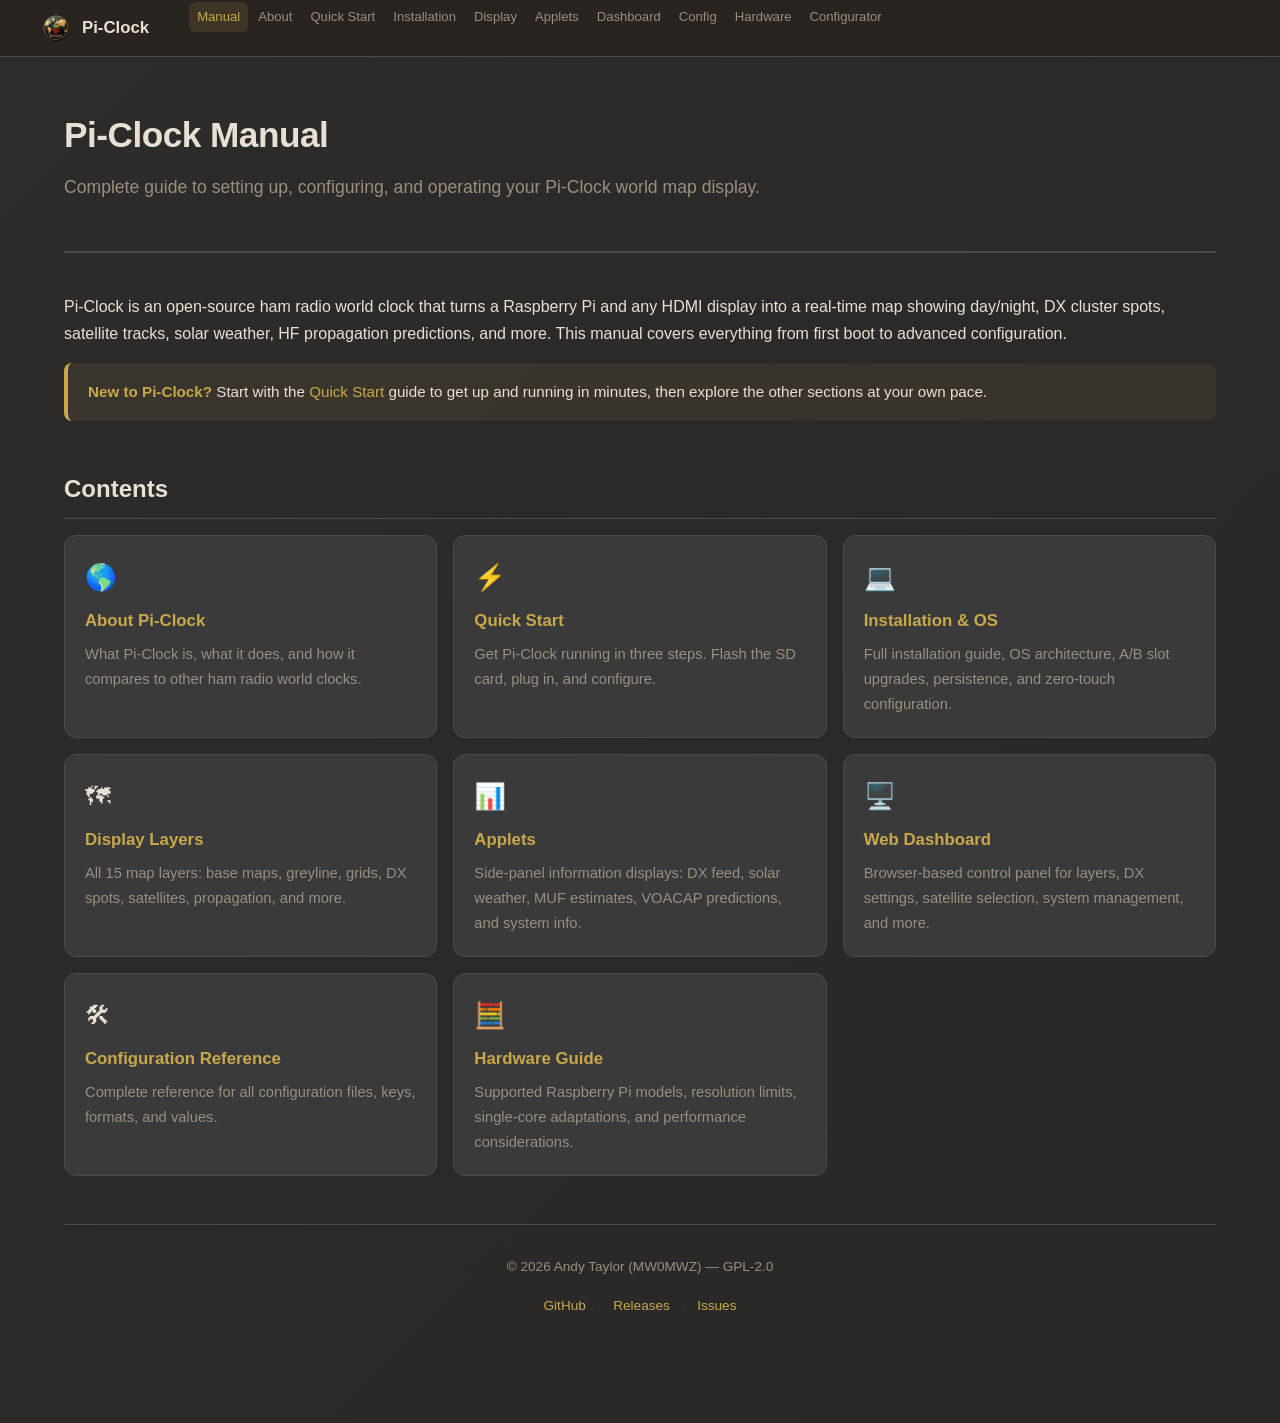
==== manual/index.html @ e1d17243 "Pi-Clock gh-pages" ====
<!DOCTYPE html>
<html lang="en">
<head>
    <meta charset="UTF-8">
    <meta name="viewport" content="width=device-width, initial-scale=1.0">
    <title>Pi-Clock Manual</title>
    <link rel="stylesheet" href="manual.css">
</head>
<body>

<!-- Navigation -->
<nav class="topnav">
    <div class="topnav-inner">
        <a href="../index.html" class="topnav-brand">
            <img src="../logo.png" alt="Pi-Clock">
            Pi-Clock
        </a>
        <ul class="topnav-links">
            <li><a href="index.html" class="active">Manual</a></li>
            <li><a href="about.html">About</a></li>
            <li><a href="quick-start.html">Quick Start</a></li>
            <li><a href="installation.html">Installation</a></li>
            <li><a href="display.html">Display</a></li>
            <li><a href="applets.html">Applets</a></li>
            <li><a href="dashboard.html">Dashboard</a></li>
            <li><a href="configuration.html">Config</a></li>
            <li><a href="hardware.html">Hardware</a></li>
            <li><a href="../config-generator.html">Configurator</a></li>
        </ul>
        <button class="nav-toggle" onclick="document.querySelector('.topnav-links').classList.toggle('open')">&#9776;</button>
    </div>
</nav>

<div class="container">

    <!-- Page header -->
    <div class="page-header">
        <h1>Pi-Clock Manual</h1>
        <p class="subtitle">Complete guide to setting up, configuring, and operating your Pi-Clock world map display.</p>
    </div>

    <!-- Intro -->
    <p>Pi-Clock is an open-source ham radio world clock that turns a Raspberry Pi and any HDMI display into a real-time map showing day/night, DX cluster spots, satellite tracks, solar weather, HF propagation predictions, and more. This manual covers everything from first boot to advanced configuration.</p>

    <div class="callout callout-info">
        <p><strong>New to Pi-Clock?</strong> Start with the <a href="quick-start.html">Quick Start</a> guide to get up and running in minutes, then explore the other sections at your own pace.</p>
    </div>

    <!-- Chapter grid -->
    <h2>Contents</h2>

    <div class="grid">
        <a href="about.html" class="grid-card">
            <div class="icon">&#127758;</div>
            <h3>About Pi-Clock</h3>
            <p>What Pi-Clock is, what it does, and how it compares to other ham radio world clocks.</p>
        </a>

        <a href="quick-start.html" class="grid-card">
            <div class="icon">&#9889;</div>
            <h3>Quick Start</h3>
            <p>Get Pi-Clock running in three steps. Flash the SD card, plug in, and configure.</p>
        </a>

        <a href="installation.html" class="grid-card">
            <div class="icon">&#128187;</div>
            <h3>Installation &amp; OS</h3>
            <p>Full installation guide, OS architecture, A/B slot upgrades, persistence, and zero-touch configuration.</p>
        </a>

        <a href="display.html" class="grid-card">
            <div class="icon">&#128506;</div>
            <h3>Display Layers</h3>
            <p>All 15 map layers: base maps, greyline, grids, DX spots, satellites, propagation, and more.</p>
        </a>

        <a href="applets.html" class="grid-card">
            <div class="icon">&#128202;</div>
            <h3>Applets</h3>
            <p>Side-panel information displays: DX feed, solar weather, MUF estimates, VOACAP predictions, and system info.</p>
        </a>

        <a href="dashboard.html" class="grid-card">
            <div class="icon">&#128421;&#65039;</div>
            <h3>Web Dashboard</h3>
            <p>Browser-based control panel for layers, DX settings, satellite selection, system management, and more.</p>
        </a>

        <a href="configuration.html" class="grid-card">
            <div class="icon">&#128736;</div>
            <h3>Configuration Reference</h3>
            <p>Complete reference for all configuration files, keys, formats, and values.</p>
        </a>

        <a href="hardware.html" class="grid-card">
            <div class="icon">&#129518;</div>
            <h3>Hardware Guide</h3>
            <p>Supported Raspberry Pi models, resolution limits, single-core adaptations, and performance considerations.</p>
        </a>
    </div>

    <!-- Footer -->
    <footer class="manual-footer">
        <p>&copy; 2026 Andy Taylor (MW0MWZ) &mdash; GPL-2.0</p>
        <p style="margin-top: 6px;">
            <a href="https://github.com/MW0MWZ/Pi-Clock">GitHub</a>
            <span class="footer-sep">&middot;</span>
            <a href="https://github.com/MW0MWZ/Pi-Clock/releases/latest">Releases</a>
            <span class="footer-sep">&middot;</span>
            <a href="https://github.com/MW0MWZ/Pi-Clock/issues">Issues</a>
        </p>
    </footer>

</div>
</body>
</html>
---- manual/manual.css ----
/* ── Pi-Clock Manual — shared stylesheet ────────────────────────────
 * Matches the main gh-pages landing page colour scheme and typography.
 * Every manual page includes this file.
 * ───────────────────────────────────────────────────────────────────── */

/* ── Reset & variables ───────────────────────────────────────────── */
* { margin: 0; padding: 0; box-sizing: border-box; }

:root {
    --pic-gold:         #c9a84c;
    --pic-gold-light:   #dbb85c;
    --pic-accent:       #c9a84c;
    --pic-green:        #5a9e4a;
    --pic-red:          #cc2936;
    --text-light:       #e8e0d4;
    --text-muted:       #9a8e80;
    --bg-dark:          #2e2c2a;
    --bg-card:          #3a3a3a;
    --border-color:     #504a46;
    --code-bg:          #333030;
    --renderer-color:   #c9a84c;
    --dashboard-color:  #5a9e4a;
    --maps-color:       #cc2936;
    --warning-bg:       rgba(201,168,76,0.10);
    --warning-border:   rgba(201,168,76,0.30);
    --info-bg:          rgba(201,168,76,0.08);
    --info-border:      rgba(201,168,76,0.25);
    --success-bg:       rgba(90,158,74,0.10);
    --success-border:   rgba(90,158,74,0.30);
}

/* ── Body ────────────────────────────────────────────────────────── */
body {
    font-family: -apple-system, BlinkMacSystemFont, 'Segoe UI', Roboto,
                 'Helvetica Neue', Arial, sans-serif;
    background: linear-gradient(135deg, var(--bg-dark) 0%, #2a2826 100%);
    color: var(--text-light);
    min-height: 100vh;
    line-height: 1.7;
    font-size: 16px;
}

/* ── Layout ──────────────────────────────────────────────────────── */
.container {
    max-width: 1200px;
    margin: 0 auto;
    padding: 0 24px 60px;
}

/* ── Top navigation bar ──────────────────────────────────────────── */
.topnav {
    background: #2a2420;
    border-bottom: 1px solid var(--border-color);
    padding: 0 24px;
    position: sticky;
    top: 0;
    z-index: 100;
}

.topnav-inner {
    max-width: 1200px;
    margin: 0 auto;
    display: flex;
    align-items: center;
    gap: 16px;
    height: 56px;
}

.topnav-brand {
    display: flex;
    align-items: center;
    gap: 10px;
    text-decoration: none;
    color: var(--text-light);
    font-weight: 700;
    font-size: 1.05em;
    flex-shrink: 0;
}

.topnav-brand img {
    width: 32px;
    height: 32px;
    border-radius: 50%;
}

.topnav-brand span {
    color: var(--pic-accent);
}

.topnav-links {
    display: flex;
    gap: 2px;
    list-style: none;
    flex-wrap: wrap;
}

.topnav-links a {
    display: block;
    padding: 4px 8px;
    border-radius: 6px;
    color: var(--text-muted);
    text-decoration: none;
    font-size: 0.82em;
    font-weight: 500;
    transition: color 0.15s, background 0.15s;
    white-space: nowrap;
}

.topnav-links a:hover {
    color: var(--text-light);
    background: rgba(255,255,255,0.06);
}

.topnav-links a.active {
    color: var(--pic-accent);
    background: rgba(201,168,76,0.12);
}

/* ── Page header ─────────────────────────────────────────────────── */
.page-header {
    padding: 48px 0 32px;
    border-bottom: 2px solid var(--border-color);
    margin-bottom: 40px;
}

.page-header h1 {
    font-size: 2.2em;
    font-weight: 700;
    letter-spacing: -0.5px;
    margin-bottom: 8px;
}

.page-header .subtitle {
    color: var(--text-muted);
    font-size: 1.1em;
}

/* ── Section headings ────────────────────────────────────────────── */
h2 {
    font-size: 1.5em;
    font-weight: 600;
    margin: 48px 0 16px;
    padding-bottom: 8px;
    border-bottom: 1px solid var(--border-color);
}

h3 {
    font-size: 1.2em;
    font-weight: 600;
    margin: 32px 0 12px;
    color: var(--pic-accent);
}

h4 {
    font-size: 1.05em;
    font-weight: 600;
    margin: 20px 0 8px;
}

/* ── Prose ────────────────────────────────────────────────────────── */
p { margin: 0 0 16px; }

a {
    color: var(--pic-accent);
    text-decoration: none;
}

a:hover { text-decoration: underline; }

ul, ol {
    margin: 0 0 16px 24px;
}

li { margin-bottom: 6px; }

strong { color: #fff; }

/* ── Cards ───────────────────────────────────────────────────────── */
.card {
    background: var(--bg-card);
    border: 1px solid var(--border-color);
    border-radius: 12px;
    padding: 24px;
    margin-bottom: 20px;
}

.card h3 {
    margin-top: 0;
}

/* ── Feature grid (for index page) ───────────────────────────────── */
.grid {
    display: grid;
    grid-template-columns: repeat(auto-fit, minmax(280px, 1fr));
    gap: 16px;
    margin-bottom: 32px;
}

.grid-card {
    background: var(--bg-card);
    border: 1px solid var(--border-color);
    border-radius: 12px;
    padding: 20px;
    transition: transform 0.2s, box-shadow 0.2s;
    text-decoration: none;
    color: var(--text-light);
    display: block;
}

.grid-card:hover {
    transform: translateY(-3px);
    box-shadow: 0 12px 24px rgba(0,0,0,0.3);
    text-decoration: none;
}

.grid-card .icon {
    font-size: 1.6em;
    margin-bottom: 8px;
}

.grid-card h3 {
    margin: 0 0 6px;
    font-size: 1.05em;
}

.grid-card p {
    color: var(--text-muted);
    font-size: 0.92em;
    margin: 0;
}

/* ── Code blocks ─────────────────────────────────────────────────── */
code {
    background: rgba(255,255,255,0.06);
    padding: 2px 6px;
    border-radius: 4px;
    font-family: 'SF Mono', 'Fira Code', 'Cascadia Code', monospace;
    font-size: 0.9em;
}

pre {
    background: var(--code-bg);
    border: 1px solid rgba(255,255,255,0.06);
    border-radius: 8px;
    padding: 16px 20px;
    overflow-x: auto;
    margin: 0 0 20px;
    line-height: 1.6;
}

pre code {
    background: none;
    padding: 0;
    font-size: 0.88em;
}

.comment { color: #6c7a89; }

/* ── Tables ──────────────────────────────────────────────────────── */
table {
    width: 100%;
    border-collapse: collapse;
    margin: 0 0 24px;
    font-size: 0.92em;
}

th, td {
    text-align: left;
    padding: 10px 14px;
    border-bottom: 1px solid var(--border-color);
}

th {
    color: var(--pic-accent);
    font-weight: 600;
    font-size: 0.85em;
    text-transform: uppercase;
    letter-spacing: 0.5px;
}

tr:hover td {
    background: rgba(255,255,255,0.02);
}

/* ── Callout boxes ───────────────────────────────────────────────── */
.callout {
    border-radius: 8px;
    padding: 16px 20px;
    margin: 0 0 20px;
    font-size: 0.95em;
    border-left: 4px solid;
}

.callout-warning {
    background: var(--warning-bg);
    border-left-color: var(--pic-gold);
}

.callout-warning strong { color: var(--pic-gold); }

.callout-info {
    background: var(--info-bg);
    border-left-color: var(--pic-accent);
}

.callout-info strong { color: var(--pic-accent); }

.callout-success {
    background: var(--success-bg);
    border-left-color: #48bb78;
}

.callout-success strong { color: #48bb78; }

.callout p:last-child { margin-bottom: 0; }

/* ── Badges ──────────────────────────────────────────────────────── */
.badge {
    display: inline-block;
    padding: 3px 10px;
    font-size: 0.8em;
    font-weight: 600;
    border-radius: 16px;
    background: rgba(201,168,76,0.12);
    color: var(--pic-accent);
    border: 1px solid rgba(201,168,76,0.25);
    vertical-align: middle;
}

.badge.gold {
    background: rgba(201,168,76,0.18);
    color: var(--pic-gold-light);
    border-color: rgba(201,168,76,0.3);
}

.badge.green {
    background: rgba(90,158,74,0.12);
    color: var(--pic-green);
    border-color: rgba(90,158,74,0.25);
}

.badge.orange {
    background: rgba(204,41,54,0.12);
    color: var(--maps-color);
    border-color: rgba(204,41,54,0.25);
}

/* ── Steps (numbered instructions) ───────────────────────────────── */
.steps {
    display: flex;
    flex-direction: column;
    gap: 20px;
    margin: 16px 0 24px;
}

.step {
    display: flex;
    gap: 16px;
    align-items: flex-start;
}

.step-num {
    flex-shrink: 0;
    width: 34px;
    height: 34px;
    border-radius: 50%;
    background: var(--pic-accent);
    color: #1a1a1a;
    display: flex;
    align-items: center;
    justify-content: center;
    font-weight: 700;
    font-size: 0.9em;
}

.step-content { flex: 1; }
.step-content h4 { margin-top: 0; }
.step-content p { font-size: 0.95em; color: var(--text-muted); }

/* ── Layer / feature cards ───────────────────────────────────────── */
.feature-block {
    background: var(--bg-card);
    border: 1px solid var(--border-color);
    border-radius: 12px;
    padding: 24px;
    margin-bottom: 24px;
}

.feature-block h3 {
    margin-top: 0;
    display: flex;
    align-items: center;
    gap: 10px;
}

.feature-meta {
    display: flex;
    flex-wrap: wrap;
    gap: 8px;
    margin-bottom: 12px;
    font-size: 0.85em;
}

.feature-meta .tag {
    padding: 3px 10px;
    border-radius: 4px;
    background: rgba(255,255,255,0.05);
    color: var(--text-muted);
    border: 1px solid rgba(255,255,255,0.08);
}

/* ── Partition / diagram boxes ───────────────────────────────────── */
.diagram {
    background: var(--code-bg);
    border: 1px solid rgba(255,255,255,0.06);
    border-radius: 8px;
    padding: 20px 24px;
    margin: 0 0 24px;
    font-family: 'SF Mono', 'Fira Code', 'Cascadia Code', monospace;
    font-size: 0.85em;
    line-height: 1.7;
    overflow-x: auto;
    white-space: pre;
}

/* ── Prev / Next navigation ──────────────────────────────────────── */
.page-nav {
    display: flex;
    justify-content: space-between;
    gap: 16px;
    margin-top: 48px;
    padding-top: 24px;
    border-top: 1px solid var(--border-color);
}

.page-nav a {
    display: flex;
    flex-direction: column;
    gap: 4px;
    padding: 14px 20px;
    border-radius: 10px;
    background: var(--bg-card);
    border: 1px solid var(--border-color);
    text-decoration: none;
    transition: border-color 0.2s, transform 0.2s;
    max-width: 45%;
}

.page-nav a:hover {
    border-color: var(--pic-accent);
    transform: translateY(-2px);
    text-decoration: none;
}

.page-nav .label {
    font-size: 0.8em;
    color: var(--text-muted);
    text-transform: uppercase;
    letter-spacing: 0.5px;
}

.page-nav .title {
    font-weight: 600;
    color: var(--pic-accent);
}

.page-nav .next { margin-left: auto; text-align: right; }

/* ── Footer ──────────────────────────────────────────────────────── */
.manual-footer {
    text-align: center;
    padding: 30px 20px;
    color: var(--text-muted);
    font-size: 0.85em;
    border-top: 1px solid var(--border-color);
    margin-top: 48px;
}

.manual-footer a {
    color: var(--pic-accent);
    text-decoration: none;
}

.manual-footer a:hover { text-decoration: underline; }

.footer-sep {
    margin: 0 8px;
    opacity: 0.3;
}

/* ── Responsive ──────────────────────────────────────────────────── */
@media (max-width: 768px) {
    .page-header h1 { font-size: 1.7em; }
    .grid { grid-template-columns: 1fr; }
    .page-nav { flex-direction: column; }
    .page-nav a { max-width: 100%; }
    table { font-size: 0.82em; }
    th, td { padding: 8px 10px; }
    pre { font-size: 0.82em; padding: 12px 14px; }
}

/* ── Mobile nav toggle (hamburger) ───────────────────────────────── */
.nav-toggle {
    display: none;
    background: none;
    border: none;
    color: var(--text-light);
    font-size: 1.4em;
    cursor: pointer;
    padding: 4px 8px;
    margin-left: auto;
}

@media (max-width: 640px) {
    .topnav-links { display: none; }
    .nav-toggle { display: block; }
    .container { padding: 0 16px 40px; }
    .topnav-links.open {
        display: flex;
        flex-direction: column;
        position: absolute;
        top: 56px;
        left: 0;
        right: 0;
        background: #2a2420;
        padding: 8px;
        border-bottom: 1px solid var(--border-color);
        z-index: 99;
    }
}
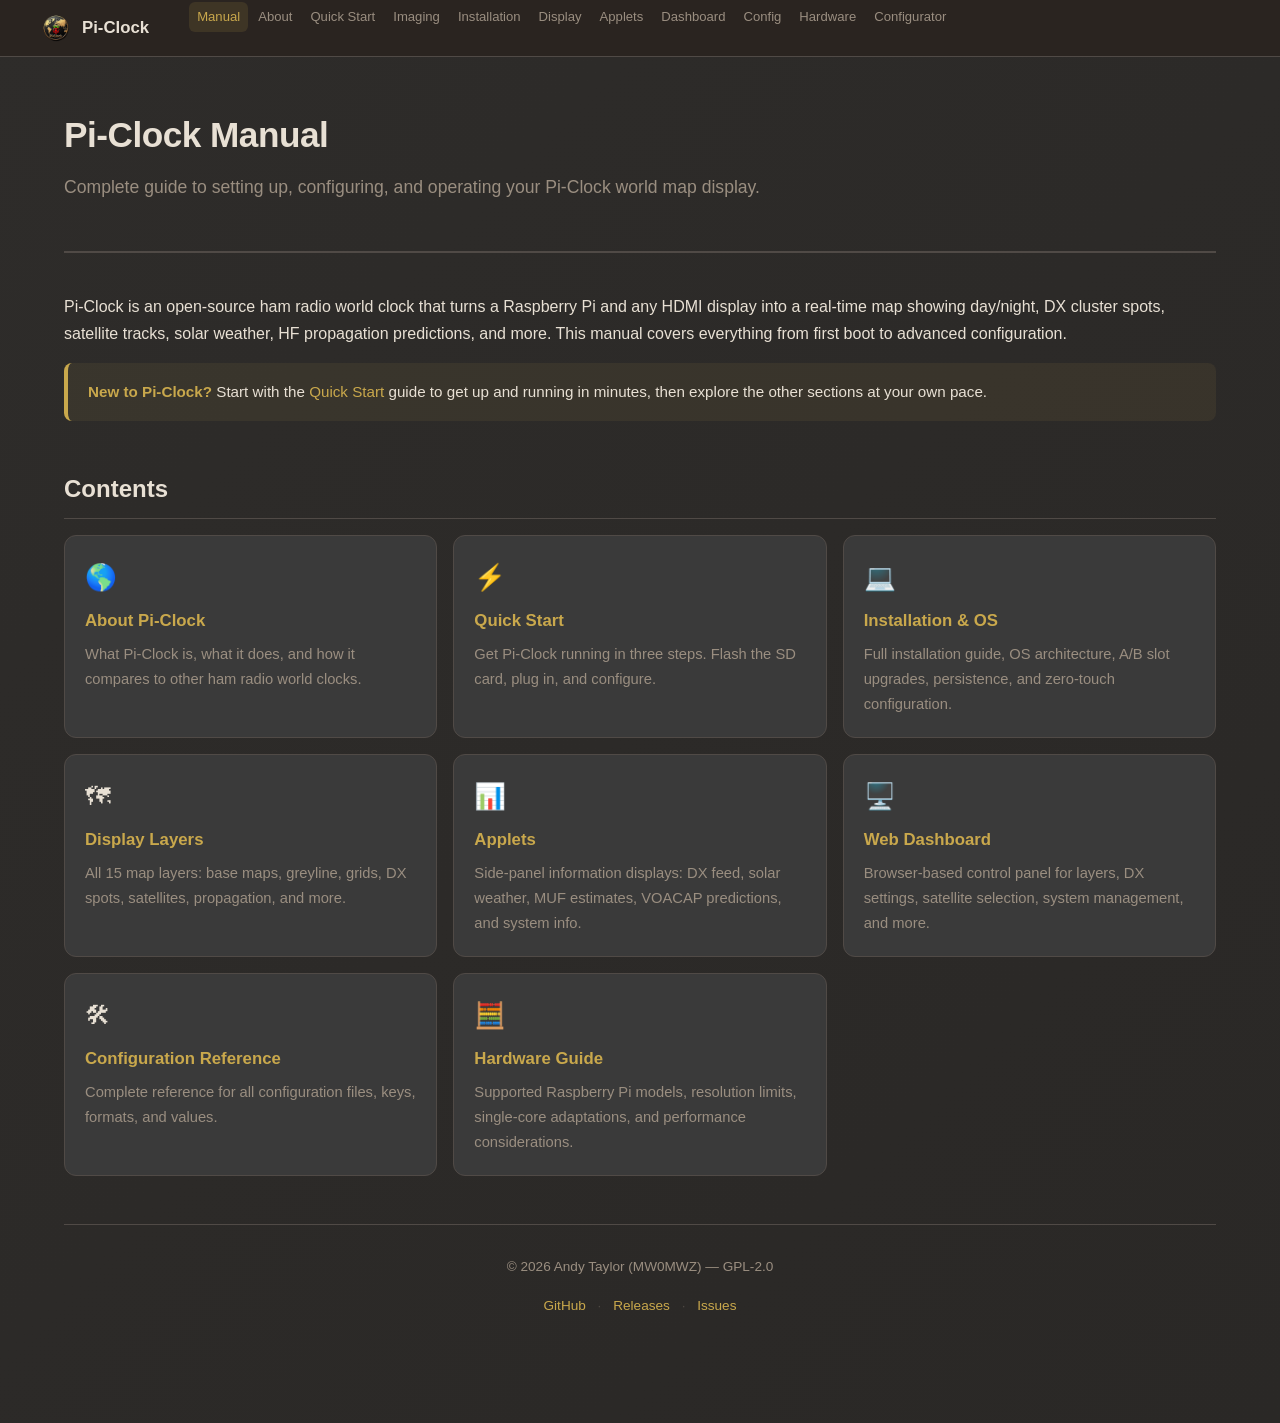
==== commit c9f1d8da: "Add Imaging link to manual navbar on all pages" ====
--- a/manual/index.html
+++ b/manual/index.html
@@ -19,6 +19,7 @@
             <li><a href="index.html" class="active">Manual</a></li>
             <li><a href="about.html">About</a></li>
             <li><a href="quick-start.html">Quick Start</a></li>
+            <li><a href="imaging.html">Imaging</a></li>
             <li><a href="installation.html">Installation</a></li>
             <li><a href="display.html">Display</a></li>
             <li><a href="applets.html">Applets</a></li>
--- a/manual/manual.css
+++ b/manual/manual.css
@@ -376,6 +376,14 @@
 .step-content { flex: 1; }
 .step-content h4 { margin-top: 0; }
 .step-content p { font-size: 0.95em; color: var(--text-muted); }
+.step-img {
+    display: block;
+    max-width: 480px;
+    margin: 12px 0;
+    border-radius: 8px;
+    border: 1px solid var(--border-color, #ddd);
+    box-shadow: 0 2px 8px rgba(0,0,0,0.1);
+}
 
 /* ── Layer / feature cards ───────────────────────────────────────── */
 .feature-block {
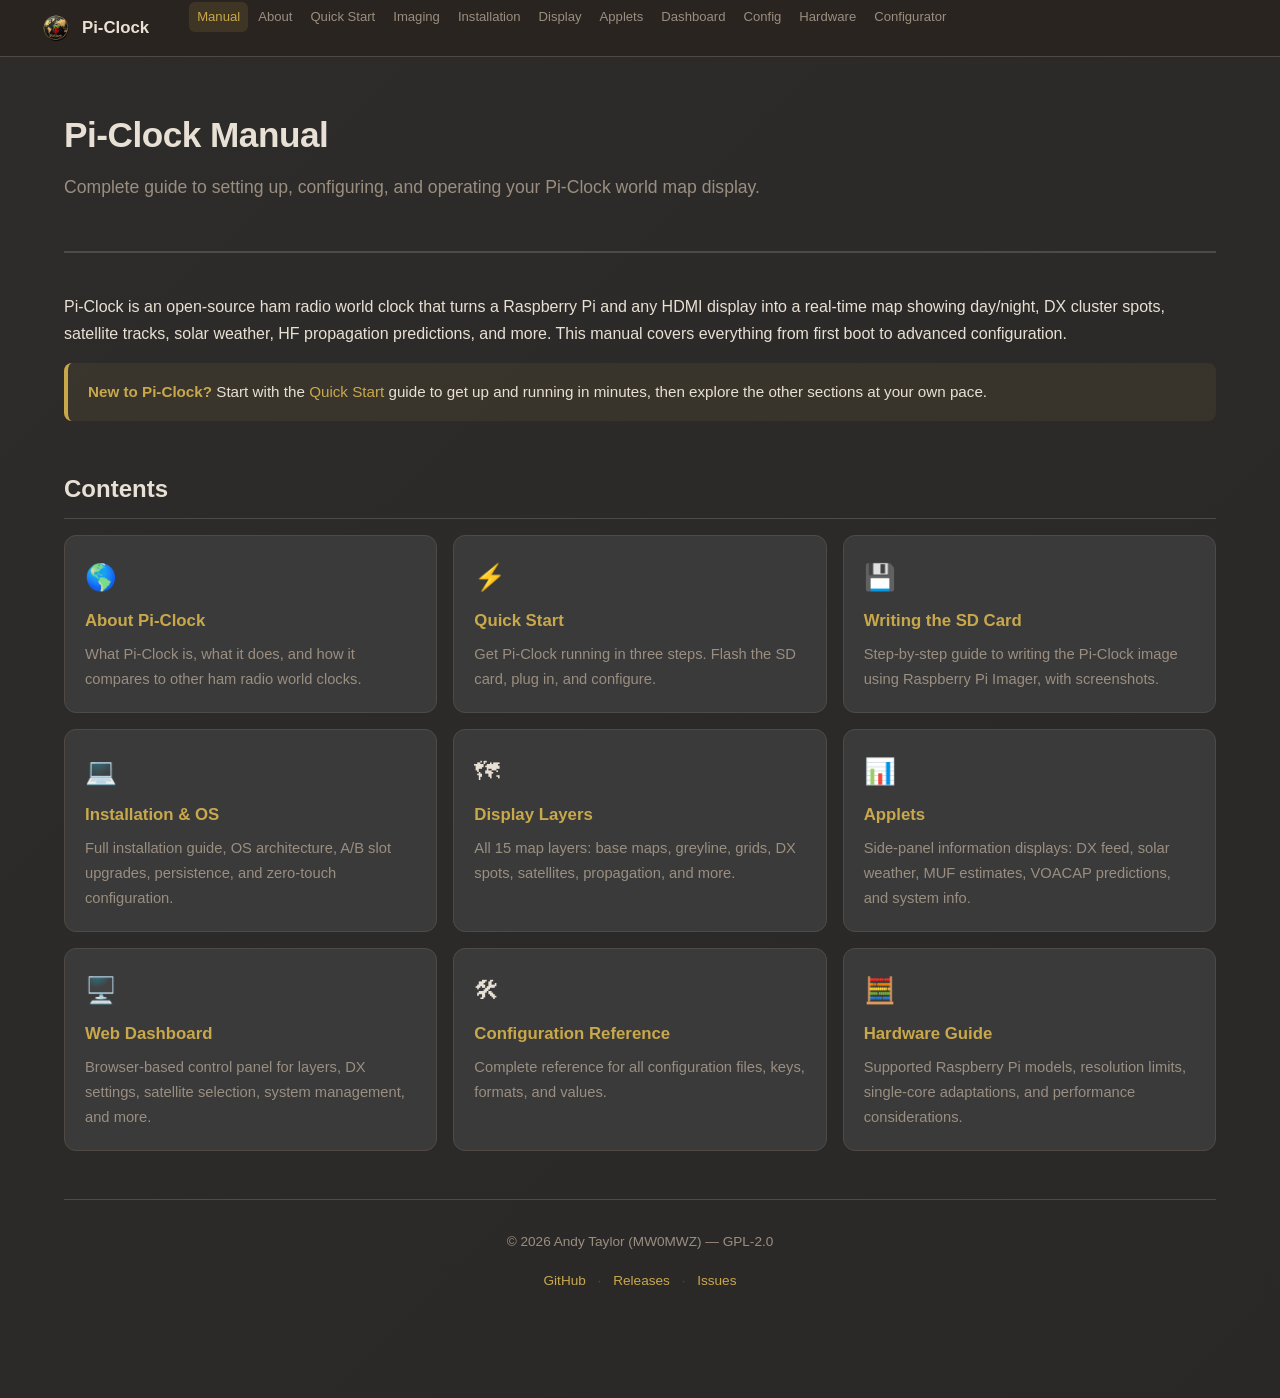
==== commit dd1bfb6b: "Add Imaging card to manual index page" ====
--- a/manual/index.html
+++ b/manual/index.html
@@ -63,6 +63,12 @@
             <p>Get Pi-Clock running in three steps. Flash the SD card, plug in, and configure.</p>
         </a>
 
+        <a href="imaging.html" class="grid-card">
+            <div class="icon">&#128190;</div>
+            <h3>Writing the SD Card</h3>
+            <p>Step-by-step guide to writing the Pi-Clock image using Raspberry Pi Imager, with screenshots.</p>
+        </a>
+
         <a href="installation.html" class="grid-card">
             <div class="icon">&#128187;</div>
             <h3>Installation &amp; OS</h3>
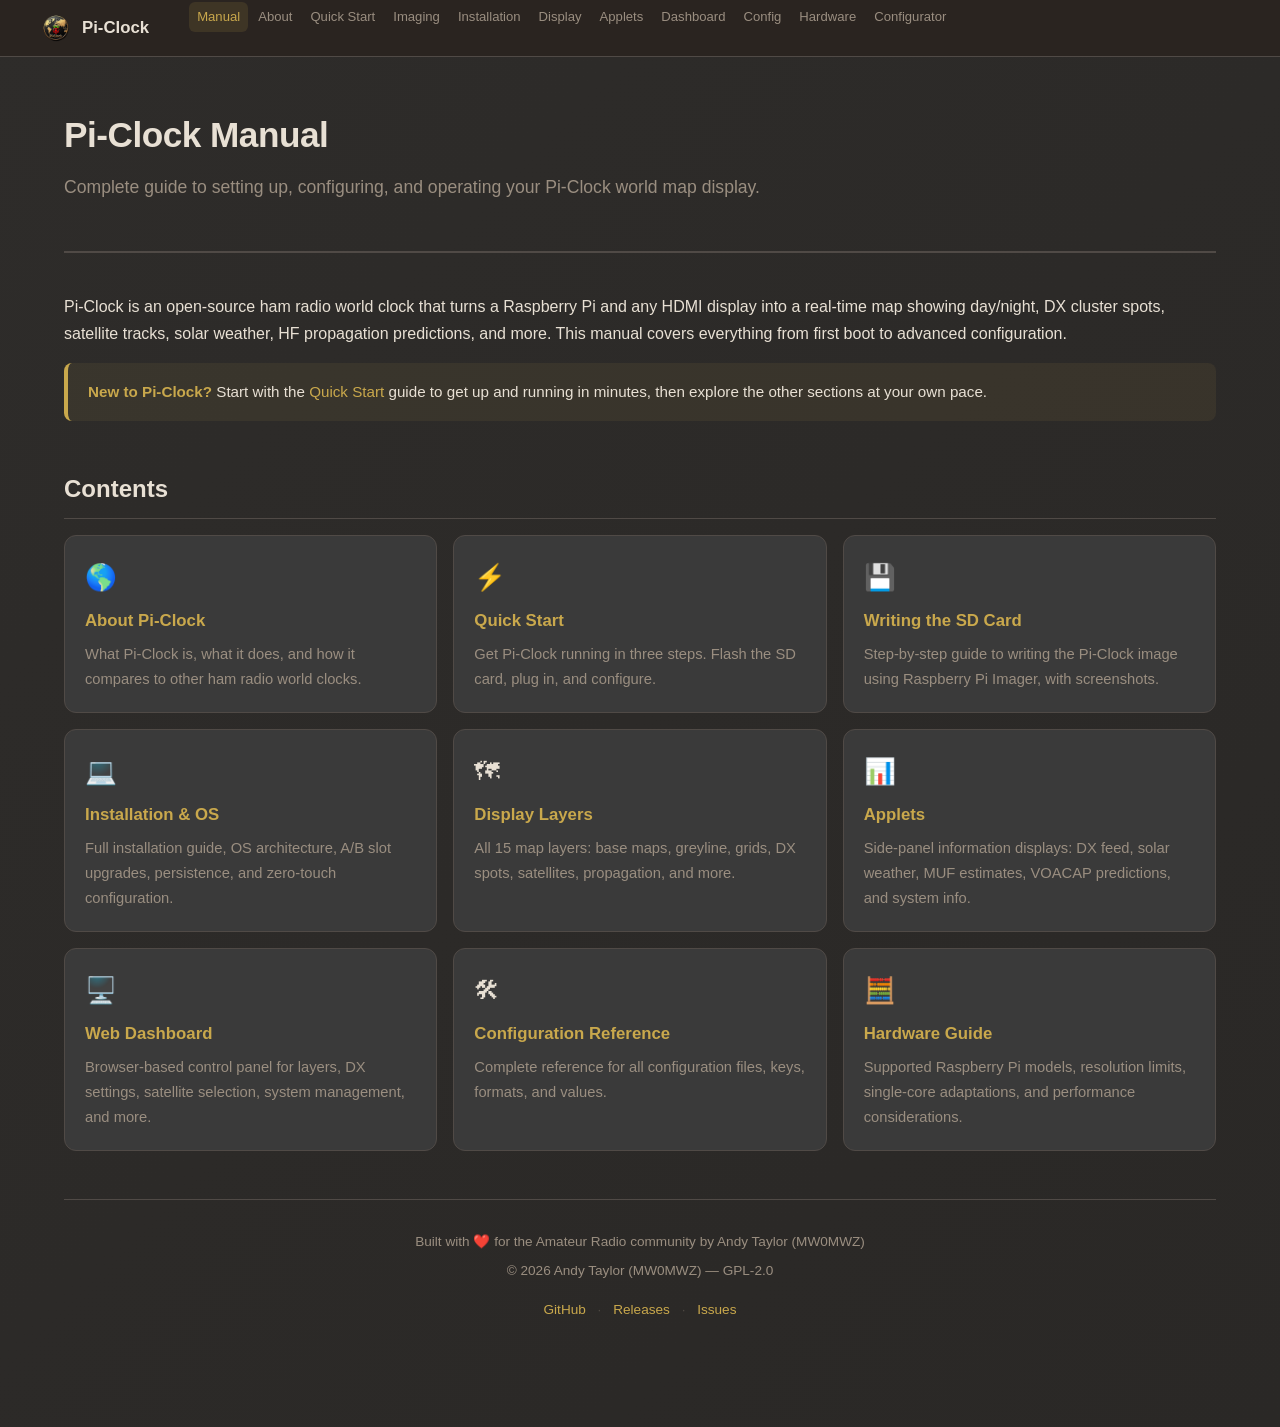
==== commit 4ed90be4: "Add 'built with love' line to all manual page footers" ====
--- a/manual/index.html
+++ b/manual/index.html
@@ -108,6 +108,7 @@
 
     <!-- Footer -->
     <footer class="manual-footer">
+        <p style="margin-bottom: 6px;">Built with &#10084;&#65039; for the Amateur Radio community by Andy Taylor (MW0MWZ)</p>
         <p>&copy; 2026 Andy Taylor (MW0MWZ) &mdash; GPL-2.0</p>
         <p style="margin-top: 6px;">
             <a href="https://github.com/MW0MWZ/Pi-Clock">GitHub</a>
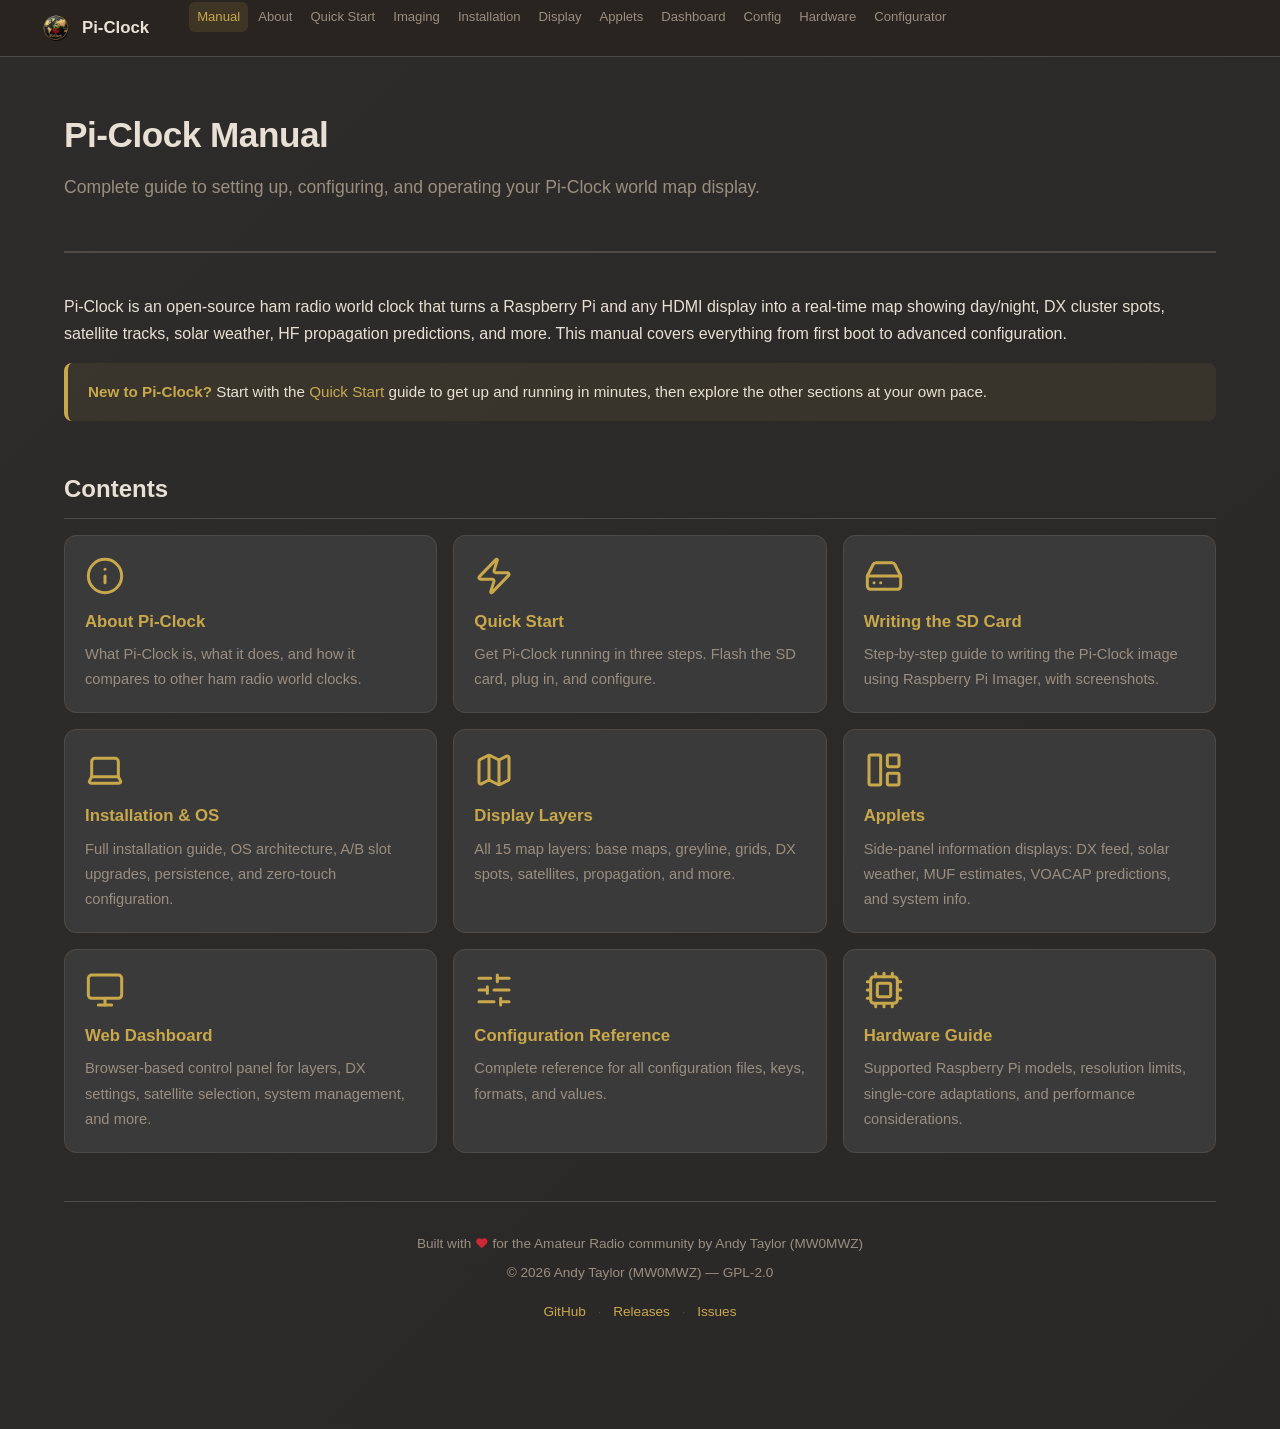
==== commit 11f61ae2: "Unify site icons with Lucide SVG sprite to match dashboard" ====
--- a/manual/index.html
+++ b/manual/index.html
@@ -28,7 +28,7 @@
             <li><a href="hardware.html">Hardware</a></li>
             <li><a href="../config-generator.html">Configurator</a></li>
         </ul>
-        <button class="nav-toggle" onclick="document.querySelector('.topnav-links').classList.toggle('open')">&#9776;</button>
+        <button class="nav-toggle" onclick="document.querySelector('.topnav-links').classList.toggle('open')" aria-label="Toggle navigation menu"><svg class="icon" aria-hidden="true"><use href="/icons.svg#icon-menu"/></svg></button>
     </div>
 </nav>
 
@@ -52,55 +52,55 @@
 
     <div class="grid">
         <a href="about.html" class="grid-card">
-            <div class="icon">&#127758;</div>
+            <svg class="icon" aria-hidden="true"><use href="/icons.svg#icon-info"/></svg>
             <h3>About Pi-Clock</h3>
             <p>What Pi-Clock is, what it does, and how it compares to other ham radio world clocks.</p>
         </a>
 
         <a href="quick-start.html" class="grid-card">
-            <div class="icon">&#9889;</div>
+            <svg class="icon" aria-hidden="true"><use href="/icons.svg#icon-zap"/></svg>
             <h3>Quick Start</h3>
             <p>Get Pi-Clock running in three steps. Flash the SD card, plug in, and configure.</p>
         </a>
 
         <a href="imaging.html" class="grid-card">
-            <div class="icon">&#128190;</div>
+            <svg class="icon" aria-hidden="true"><use href="/icons.svg#icon-hard-drive"/></svg>
             <h3>Writing the SD Card</h3>
             <p>Step-by-step guide to writing the Pi-Clock image using Raspberry Pi Imager, with screenshots.</p>
         </a>
 
         <a href="installation.html" class="grid-card">
-            <div class="icon">&#128187;</div>
+            <svg class="icon" aria-hidden="true"><use href="/icons.svg#icon-laptop"/></svg>
             <h3>Installation &amp; OS</h3>
             <p>Full installation guide, OS architecture, A/B slot upgrades, persistence, and zero-touch configuration.</p>
         </a>
 
         <a href="display.html" class="grid-card">
-            <div class="icon">&#128506;</div>
+            <svg class="icon" aria-hidden="true"><use href="/icons.svg#icon-map"/></svg>
             <h3>Display Layers</h3>
             <p>All 15 map layers: base maps, greyline, grids, DX spots, satellites, propagation, and more.</p>
         </a>
 
         <a href="applets.html" class="grid-card">
-            <div class="icon">&#128202;</div>
+            <svg class="icon" aria-hidden="true"><use href="/icons.svg#icon-layout-panel-left"/></svg>
             <h3>Applets</h3>
             <p>Side-panel information displays: DX feed, solar weather, MUF estimates, VOACAP predictions, and system info.</p>
         </a>
 
         <a href="dashboard.html" class="grid-card">
-            <div class="icon">&#128421;&#65039;</div>
+            <svg class="icon" aria-hidden="true"><use href="/icons.svg#icon-monitor"/></svg>
             <h3>Web Dashboard</h3>
             <p>Browser-based control panel for layers, DX settings, satellite selection, system management, and more.</p>
         </a>
 
         <a href="configuration.html" class="grid-card">
-            <div class="icon">&#128736;</div>
+            <svg class="icon" aria-hidden="true"><use href="/icons.svg#icon-sliders-horizontal"/></svg>
             <h3>Configuration Reference</h3>
             <p>Complete reference for all configuration files, keys, formats, and values.</p>
         </a>
 
         <a href="hardware.html" class="grid-card">
-            <div class="icon">&#129518;</div>
+            <svg class="icon" aria-hidden="true"><use href="/icons.svg#icon-cpu"/></svg>
             <h3>Hardware Guide</h3>
             <p>Supported Raspberry Pi models, resolution limits, single-core adaptations, and performance considerations.</p>
         </a>
@@ -108,7 +108,7 @@
 
     <!-- Footer -->
     <footer class="manual-footer">
-        <p style="margin-bottom: 6px;">Built with &#10084;&#65039; for the Amateur Radio community by Andy Taylor (MW0MWZ)</p>
+        <p style="margin-bottom: 6px;">Built with <svg class="icon icon-heart" aria-label="love"><use href="/icons.svg#icon-heart"/></svg> for the Amateur Radio community by Andy Taylor (MW0MWZ)</p>
         <p>&copy; 2026 Andy Taylor (MW0MWZ) &mdash; GPL-2.0</p>
         <p style="margin-top: 6px;">
             <a href="https://github.com/MW0MWZ/Pi-Clock">GitHub</a>
--- a/manual/manual.css
+++ b/manual/manual.css
@@ -5,6 +5,24 @@
 
 /* ── Reset & variables ───────────────────────────────────────────── */
 * { margin: 0; padding: 0; box-sizing: border-box; }
+
+/* ── Icon system ─────────────────────────────────────────────────── */
+/* Inline SVG icons referenced from /icons.svg (site root). Matches
+ * the dashboard icon convention so the public site and the on-device
+ * UI share one consistent visual language. Strokes use currentColor
+ * so each icon inherits the surrounding text colour; set the parent's
+ * font-size to scale, or override width/height for specific slots. */
+.icon {
+    width: 1em;
+    height: 1em;
+    vertical-align: -0.125em;
+    flex-shrink: 0;
+    fill: none;
+    stroke: currentColor;
+    stroke-width: 2;
+    stroke-linecap: round;
+    stroke-linejoin: round;
+}
 
 :root {
     --pic-gold:         #c9a84c;
@@ -213,9 +231,16 @@
     text-decoration: none;
 }
 
+/* Section icon on the manual contents grid. A dedicated block so
+ * the icon sits above the heading with a little breathing room.
+ * 2.5em drives the .icon 1em sizing; the gold accent matches the
+ * brand palette and picks up against the dark card background. */
 .grid-card .icon {
-    font-size: 1.6em;
-    margin-bottom: 8px;
+    display: block;
+    font-size: 2.5em;
+    color: var(--pic-accent);
+    margin-bottom: 12px;
+    stroke-width: 1.8;  /* thinner than the 2px default — scales well at this size */
 }
 
 .grid-card h3 {
@@ -496,6 +521,15 @@
     opacity: 0.3;
 }
 
+/* Filled red heart used in the "built with love" footer line.
+ * The default .icon stroke-only presentation is too subtle inline
+ * with muted-grey text, so fill it and tint with the brand red. */
+.icon-heart {
+    color: var(--pic-red);
+    fill: currentColor;
+    stroke: none;
+}
+
 /* ── Responsive ──────────────────────────────────────────────────── */
 @media (max-width: 768px) {
     .page-header h1 { font-size: 1.7em; }
@@ -509,11 +543,16 @@
 
 /* ── Mobile nav toggle (hamburger) ───────────────────────────────── */
 .nav-toggle {
+    /* Flex so the inline SVG sits centred. The button itself is
+     * hidden above 640px — see the media query below — so these
+     * styles only apply on narrow viewports. */
     display: none;
+    align-items: center;
+    justify-content: center;
     background: none;
     border: none;
     color: var(--text-light);
-    font-size: 1.4em;
+    font-size: 1.5em;
     cursor: pointer;
     padding: 4px 8px;
     margin-left: auto;
@@ -521,7 +560,7 @@
 
 @media (max-width: 640px) {
     .topnav-links { display: none; }
-    .nav-toggle { display: block; }
+    .nav-toggle { display: inline-flex; }
     .container { padding: 0 16px 40px; }
     .topnav-links.open {
         display: flex;
